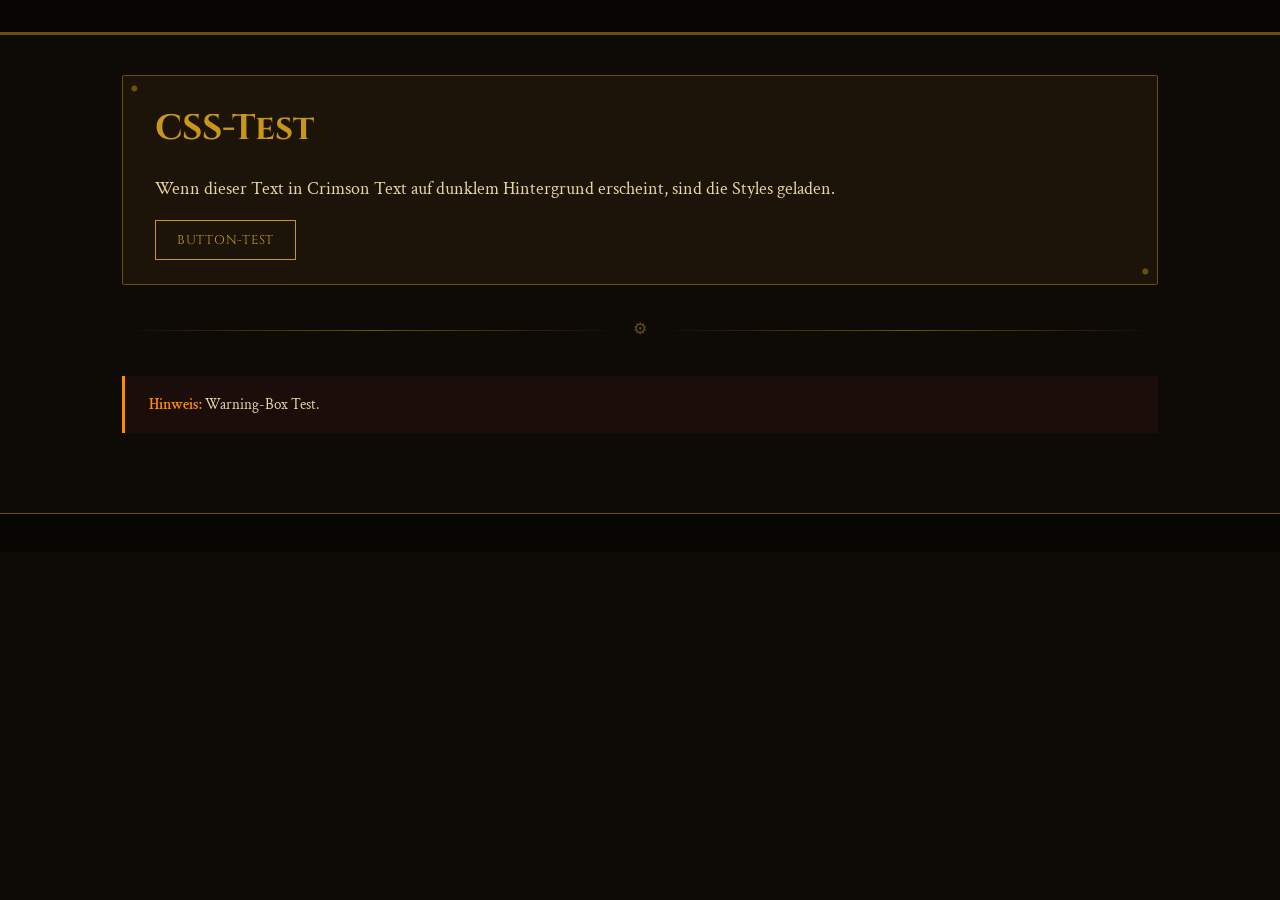
==== docs/website/index.html @ 13faf2d1 "feat: website scaffold + CSS design system (Steampunk)" ====
<!DOCTYPE html>
<html lang="de">
<head>
  <meta charset="UTF-8">
  <meta name="viewport" content="width=device-width, initial-scale=1.0">
  <title>Nixie Clock Ultra</title>
  <link rel="stylesheet" href="css/style.css">
</head>
<body data-page="index">
  <header id="site-header"></header>
  <nav id="site-nav"></nav>
  <main>
    <div class="container">
      <div class="panel"><h1>CSS-Test</h1><p>Wenn dieser Text in Crimson Text auf dunklem Hintergrund erscheint, sind die Styles geladen.</p><a href="#" class="btn">Button-Test</a></div>
      <div class="gear-divider">⚙</div>
      <div class="warning-box"><strong>Hinweis:</strong> Warning-Box Test.</div>
    </div>
  </main>
  <footer id="site-footer"></footer>
  <script src="js/nav.js"></script>
</body>
</html>
---- docs/website/css/style.css ----
/* === Google Fonts === */
@import url('https://fonts.googleapis.com/css2?family=Cinzel:wght@400;700&family=Crimson+Text:ital,wght@0,400;0,600;1,400&display=swap');

/* === Custom Properties === */
:root {
  --bg-base:        #0e0a05;
  --bg-panel:       #1c1408;
  --bg-panel-hover: #241a0a;
  --text-primary:   #e8d5a3;
  --text-muted:     #a08c6a;
  --accent-gold:    #c8961a;
  --accent-copper:  #cd7f32;
  --accent-nixie:   #ff8c00;
  --border-dim:     #3a2a10;
  --border-gold:    #6b4f12;
}

/* === Reset === */
*, *::before, *::after { box-sizing: border-box; margin: 0; padding: 0; }
html { scroll-behavior: smooth; }
body {
  background: var(--bg-base);
  color: var(--text-primary);
  font-family: 'Crimson Text', Georgia, serif;
  font-size: 18px;
  line-height: 1.65;
}

/* === Typografie === */
h1, h2, h3 { font-family: 'Cinzel', 'Times New Roman', serif; color: var(--accent-gold); }
h1 { font-size: 2.2rem; margin-bottom: 1rem; }
h2 { font-size: 1.6rem; margin: 2rem 0 0.8rem; border-bottom: 1px solid var(--border-dim); padding-bottom: 0.4rem; }
h3 { font-size: 1.15rem; margin: 1.2rem 0 0.4rem; color: var(--accent-copper); }
p { margin-bottom: 1rem; }
a { color: var(--accent-gold); text-decoration: none; }
a:hover { color: var(--accent-nixie); }
strong { color: var(--accent-copper); font-weight: 600; }

/* === Layout === */
.container { max-width: 1100px; margin: 0 auto; padding: 0 2rem; }
main { padding: 2.5rem 0 4rem; }

/* === Header === */
#site-header {
  background: #080602;
  border-bottom: 2px solid var(--border-gold);
  padding: 1rem 0;
}
.header-inner {
  display: flex;
  align-items: center;
  justify-content: center;
  gap: 1.5rem;
}
.header-text { text-align: center; }
.site-title {
  font-family: 'Cinzel', serif;
  font-size: 1.8rem;
  color: var(--accent-gold);
  letter-spacing: 0.12em;
  text-shadow: 0 0 20px rgba(200,150,26,0.3);
}
.site-subtitle {
  font-size: 0.85rem;
  color: var(--text-muted);
  letter-spacing: 0.05em;
  margin-top: 0.2rem;
}

/* === Navigation === */
#site-nav {
  background: #100c06;
  border-bottom: 1px solid var(--border-gold);
  position: sticky;
  top: 0;
  z-index: 100;
}
.nav-inner {
  display: flex;
  justify-content: center;
  flex-wrap: wrap;
}
.nav-inner a {
  display: block;
  padding: 0.75rem 1.3rem;
  font-family: 'Cinzel', serif;
  font-size: 0.8rem;
  letter-spacing: 0.06em;
  text-transform: uppercase;
  color: var(--text-muted);
  border-right: 1px solid var(--border-dim);
  transition: background 0.2s, color 0.2s;
}
.nav-inner a:last-child { border-right: none; }
.nav-inner a:hover {
  background: var(--bg-panel-hover);
  color: var(--accent-copper);
}
.nav-inner a.active {
  background: var(--accent-gold);
  color: #0e0a05;
  font-weight: 700;
}
.nav-toggle {
  display: none;
  background: none;
  border: 1px solid var(--border-gold);
  color: var(--accent-gold);
  padding: 0.4rem 0.9rem;
  font-size: 1.3rem;
  cursor: pointer;
  margin: 0.5rem auto;
}

/* === Gear Divider === */
.gear-divider {
  display: flex;
  align-items: center;
  gap: 0.8rem;
  margin: 2rem 0;
  color: var(--border-gold);
  font-size: 1rem;
}
.gear-divider::before,
.gear-divider::after {
  content: '';
  flex: 1;
  height: 1px;
  background: linear-gradient(to right, transparent, var(--border-gold), transparent);
}

/* === Panel === */
.panel {
  background: var(--bg-panel);
  border: 1px solid var(--border-gold);
  border-radius: 2px;
  padding: 1.5rem 2rem;
  margin-bottom: 1.5rem;
  position: relative;
}
.panel::before { content: '⬤'; color: var(--border-gold); font-size: 0.35rem; position: absolute; top: 0.5rem; left: 0.5rem; }
.panel::after  { content: '⬤'; color: var(--border-gold); font-size: 0.35rem; position: absolute; bottom: 0.5rem; right: 0.5rem; }

/* === Buttons === */
.btn {
  display: inline-block;
  padding: 0.55rem 1.3rem;
  font-family: 'Cinzel', serif;
  font-size: 0.8rem;
  letter-spacing: 0.06em;
  text-transform: uppercase;
  border: 1px solid var(--accent-gold);
  color: var(--accent-gold);
  background: transparent;
  cursor: pointer;
  transition: all 0.2s;
  text-decoration: none;
}
.btn:hover {
  background: var(--accent-gold);
  color: var(--bg-base);
  box-shadow: 0 0 14px rgba(200,150,26,0.35);
  color: var(--bg-base);
}
.btn-primary {
  background: var(--accent-gold);
  color: var(--bg-base);
}
.btn-primary:hover {
  background: var(--accent-copper);
  border-color: var(--accent-copper);
  color: var(--bg-base);
}
.btn-group { display: flex; gap: 0.8rem; flex-wrap: wrap; }

/* === Warning / Note Box === */
.warning-box {
  background: #1a0d0a;
  border-left: 3px solid var(--accent-nixie);
  padding: 1rem 1.5rem;
  margin: 1rem 0;
  font-size: 0.95rem;
}
.warning-box strong { color: var(--accent-nixie); }
.note-box {
  background: #0e0c08;
  border: 1px solid var(--border-dim);
  padding: 0.9rem 1.3rem;
  margin: 1rem 0;
  color: var(--text-muted);
  font-size: 0.9rem;
}

/* === Page Title === */
.page-title { padding: 2.5rem 0 0; }
.page-title h1 { font-size: 2rem; }

/* === Footer === */
#site-footer {
  background: #080602;
  border-top: 1px solid var(--border-gold);
  padding: 1.2rem 0;
  text-align: center;
}
.footer-text { font-size: 0.85rem; color: var(--text-muted); letter-spacing: 0.03em; }

/* === Responsive === */
@media (max-width: 768px) {
  body { font-size: 16px; }
  .site-title { font-size: 1.3rem; }
  main { padding: 1.5rem 0 3rem; }
  .container { padding: 0 1rem; }
  .nav-toggle { display: block; }
  .nav-inner { display: none; flex-direction: column; }
  .nav-inner.open { display: flex; }
  .nav-inner a { border-right: none; border-bottom: 1px solid var(--border-dim); text-align: center; padding: 0.9rem; }
  h1 { font-size: 1.7rem; }
  h2 { font-size: 1.3rem; }
  .panel { padding: 1rem 1.2rem; }
}
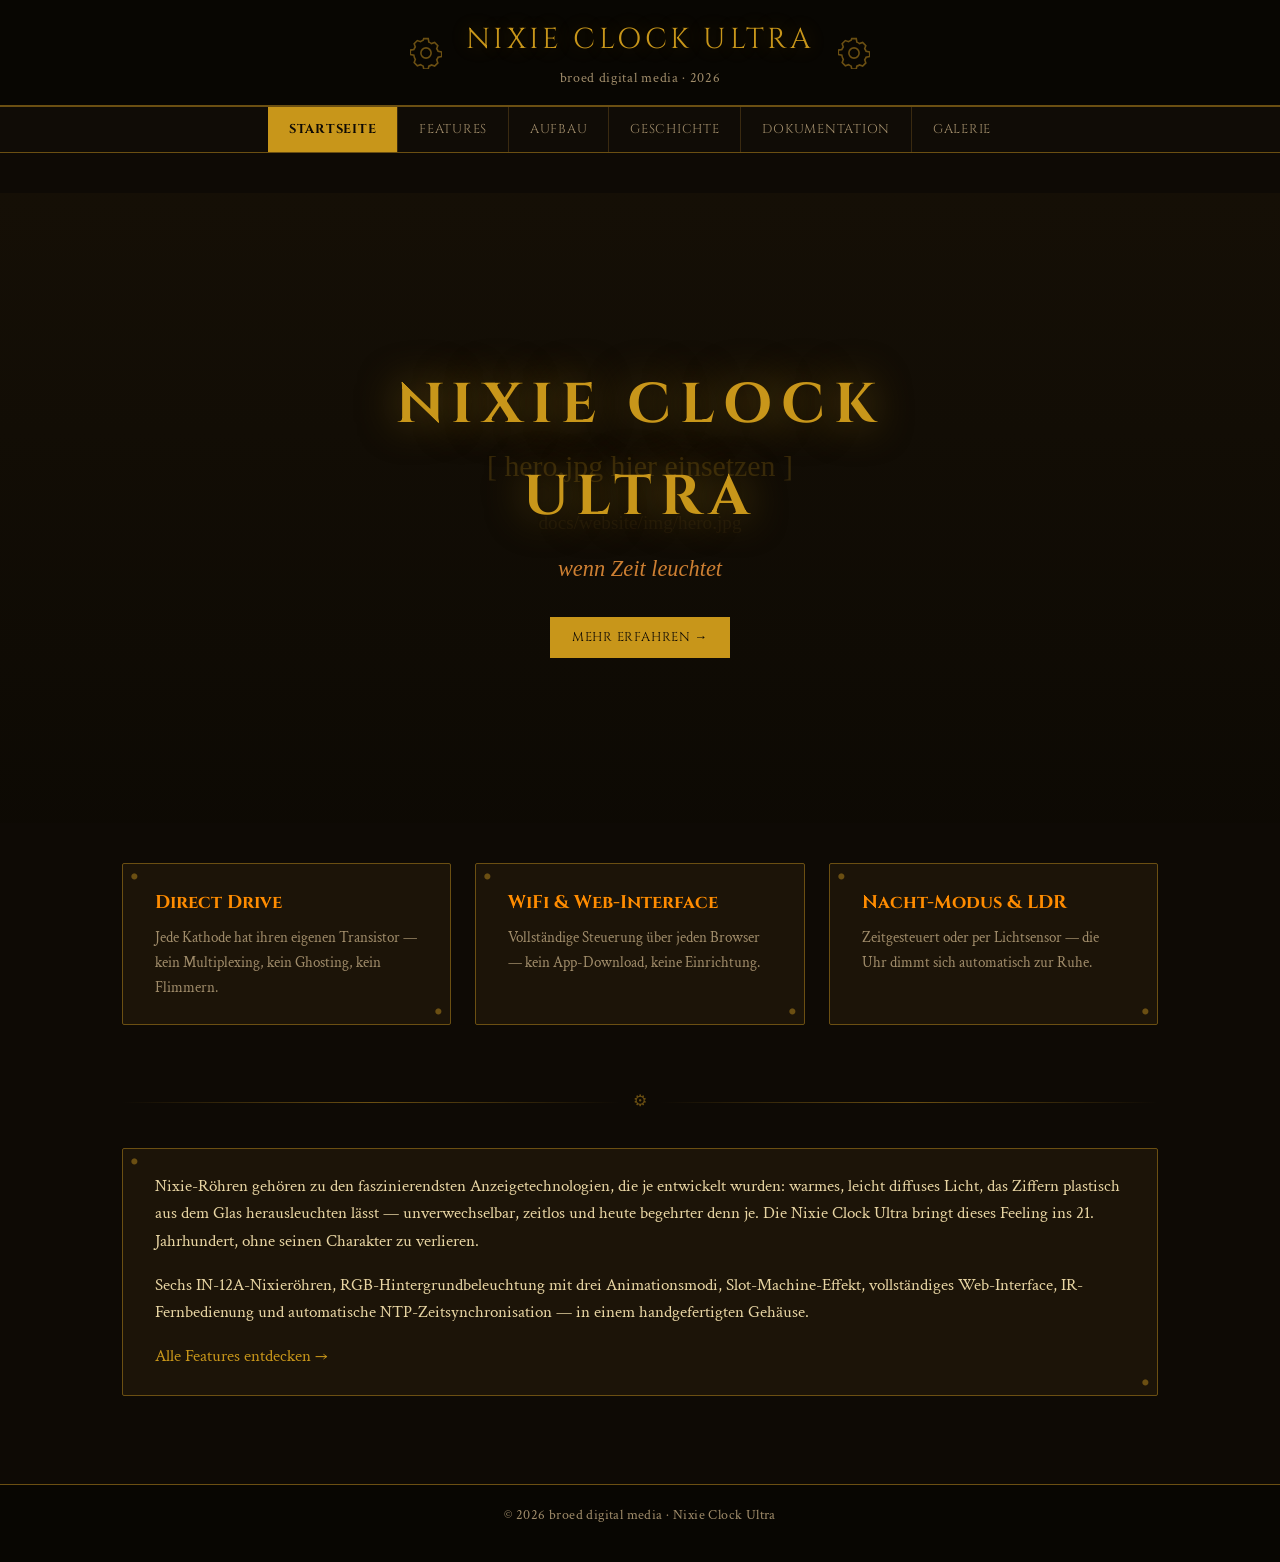
==== commit 0dd279d4: "feat: Startseite mit Hero, Highlight-Kacheln, Teaser" ====
--- a/docs/website/index.html
+++ b/docs/website/index.html
@@ -10,11 +10,42 @@
   <header id="site-header"></header>
   <nav id="site-nav"></nav>
   <main>
+
+    <section class="hero">
+      <div class="hero-bg" style="background-image: url('img/hero.jpg'), url('img/placeholder-hero.svg')"></div>
+      <div class="hero-overlay"></div>
+      <div class="hero-content">
+        <h1 class="hero-title">NIXIE CLOCK ULTRA</h1>
+        <p class="hero-tagline">wenn Zeit leuchtet</p>
+        <a href="features.html" class="btn btn-primary">Mehr erfahren &rarr;</a>
+      </div>
+    </section>
+
     <div class="container">
-      <div class="panel"><h1>CSS-Test</h1><p>Wenn dieser Text in Crimson Text auf dunklem Hintergrund erscheint, sind die Styles geladen.</p><a href="#" class="btn">Button-Test</a></div>
-      <div class="gear-divider">⚙</div>
-      <div class="warning-box"><strong>Hinweis:</strong> Warning-Box Test.</div>
+      <div class="highlight-grid" style="margin-top: 2.5rem;">
+        <div class="panel highlight-card">
+          <h3>Direct Drive</h3>
+          <p>Jede Kathode hat ihren eigenen Transistor &mdash; kein Multiplexing, kein Ghosting, kein Flimmern.</p>
+        </div>
+        <div class="panel highlight-card">
+          <h3>WiFi &amp; Web-Interface</h3>
+          <p>Vollständige Steuerung über jeden Browser &mdash; kein App-Download, keine Einrichtung.</p>
+        </div>
+        <div class="panel highlight-card">
+          <h3>Nacht-Modus &amp; LDR</h3>
+          <p>Zeitgesteuert oder per Lichtsensor &mdash; die Uhr dimmt sich automatisch zur Ruhe.</p>
+        </div>
+      </div>
+
+      <div class="gear-divider">&#9881;</div>
+
+      <div class="panel teaser-section">
+        <p>Nixie-Röhren gehören zu den faszinierendsten Anzeigetechnologien, die je entwickelt wurden: warmes, leicht diffuses Licht, das Ziffern plastisch aus dem Glas herausleuchten lässt &mdash; unverwechselbar, zeitlos und heute begehrter denn je. Die Nixie Clock Ultra bringt dieses Feeling ins 21. Jahrhundert, ohne seinen Charakter zu verlieren.</p>
+        <p>Sechs IN-12A-Nixieröhren, RGB-Hintergrundbeleuchtung mit drei Animationsmodi, Slot-Machine-Effekt, vollständiges Web-Interface, IR-Fernbedienung und automatische NTP-Zeitsynchronisation &mdash; in einem handgefertigten Gehäuse.</p>
+        <p><a href="features.html">Alle Features entdecken &rarr;</a></p>
+      </div>
     </div>
+
   </main>
   <footer id="site-footer"></footer>
   <script src="js/nav.js"></script>
--- a/docs/website/css/style.css
+++ b/docs/website/css/style.css
@@ -160,7 +160,6 @@
   background: var(--accent-gold);
   color: var(--bg-base);
   box-shadow: 0 0 14px rgba(200,150,26,0.35);
-  color: var(--bg-base);
 }
 .btn-primary {
   background: var(--accent-gold);
@@ -203,6 +202,59 @@
   text-align: center;
 }
 .footer-text { font-size: 0.85rem; color: var(--text-muted); letter-spacing: 0.03em; }
+
+/* ===== STARTSEITE ===== */
+.hero {
+  position: relative;
+  height: 70vh;
+  min-height: 420px;
+  display: flex;
+  align-items: center;
+  justify-content: center;
+  overflow: hidden;
+}
+.hero-bg {
+  position: absolute;
+  inset: 0;
+  background-size: cover;
+  background-position: center;
+  background-color: #1a1008;
+}
+.hero-overlay {
+  position: absolute;
+  inset: 0;
+  background: linear-gradient(to bottom, rgba(8,6,2,0.35) 0%, rgba(8,6,2,0.75) 100%);
+}
+.hero-content {
+  position: relative;
+  text-align: center;
+  padding: 2rem;
+  max-width: 700px;
+}
+.hero-title {
+  font-family: 'Cinzel', serif;
+  font-size: 3.5rem;
+  color: var(--accent-gold);
+  letter-spacing: 0.15em;
+  text-shadow: 0 0 40px rgba(200,150,26,0.55);
+  margin-bottom: 0.5rem;
+}
+.hero-tagline {
+  font-style: italic;
+  font-size: 1.4rem;
+  color: var(--accent-copper);
+  margin-bottom: 1.8rem;
+}
+.highlight-grid {
+  display: grid;
+  grid-template-columns: repeat(3, 1fr);
+  gap: 1.5rem;
+  margin: 2.5rem 0;
+}
+.highlight-card h3 { color: var(--accent-nixie); margin-top: 0; }
+.highlight-card p { color: var(--text-muted); font-size: 0.95rem; margin-bottom: 0; }
+.teaser-section { font-size: 1.05rem; }
+.teaser-section p:last-child { margin-bottom: 0; }
 
 /* === Responsive === */
 @media (max-width: 768px) {
@@ -217,4 +269,8 @@
   h1 { font-size: 1.7rem; }
   h2 { font-size: 1.3rem; }
   .panel { padding: 1rem 1.2rem; }
-}
+  .hero { height: 50vh; }
+  .hero-title { font-size: 2rem; letter-spacing: 0.08em; }
+  .hero-tagline { font-size: 1.1rem; }
+  .highlight-grid { grid-template-columns: 1fr; }
+}
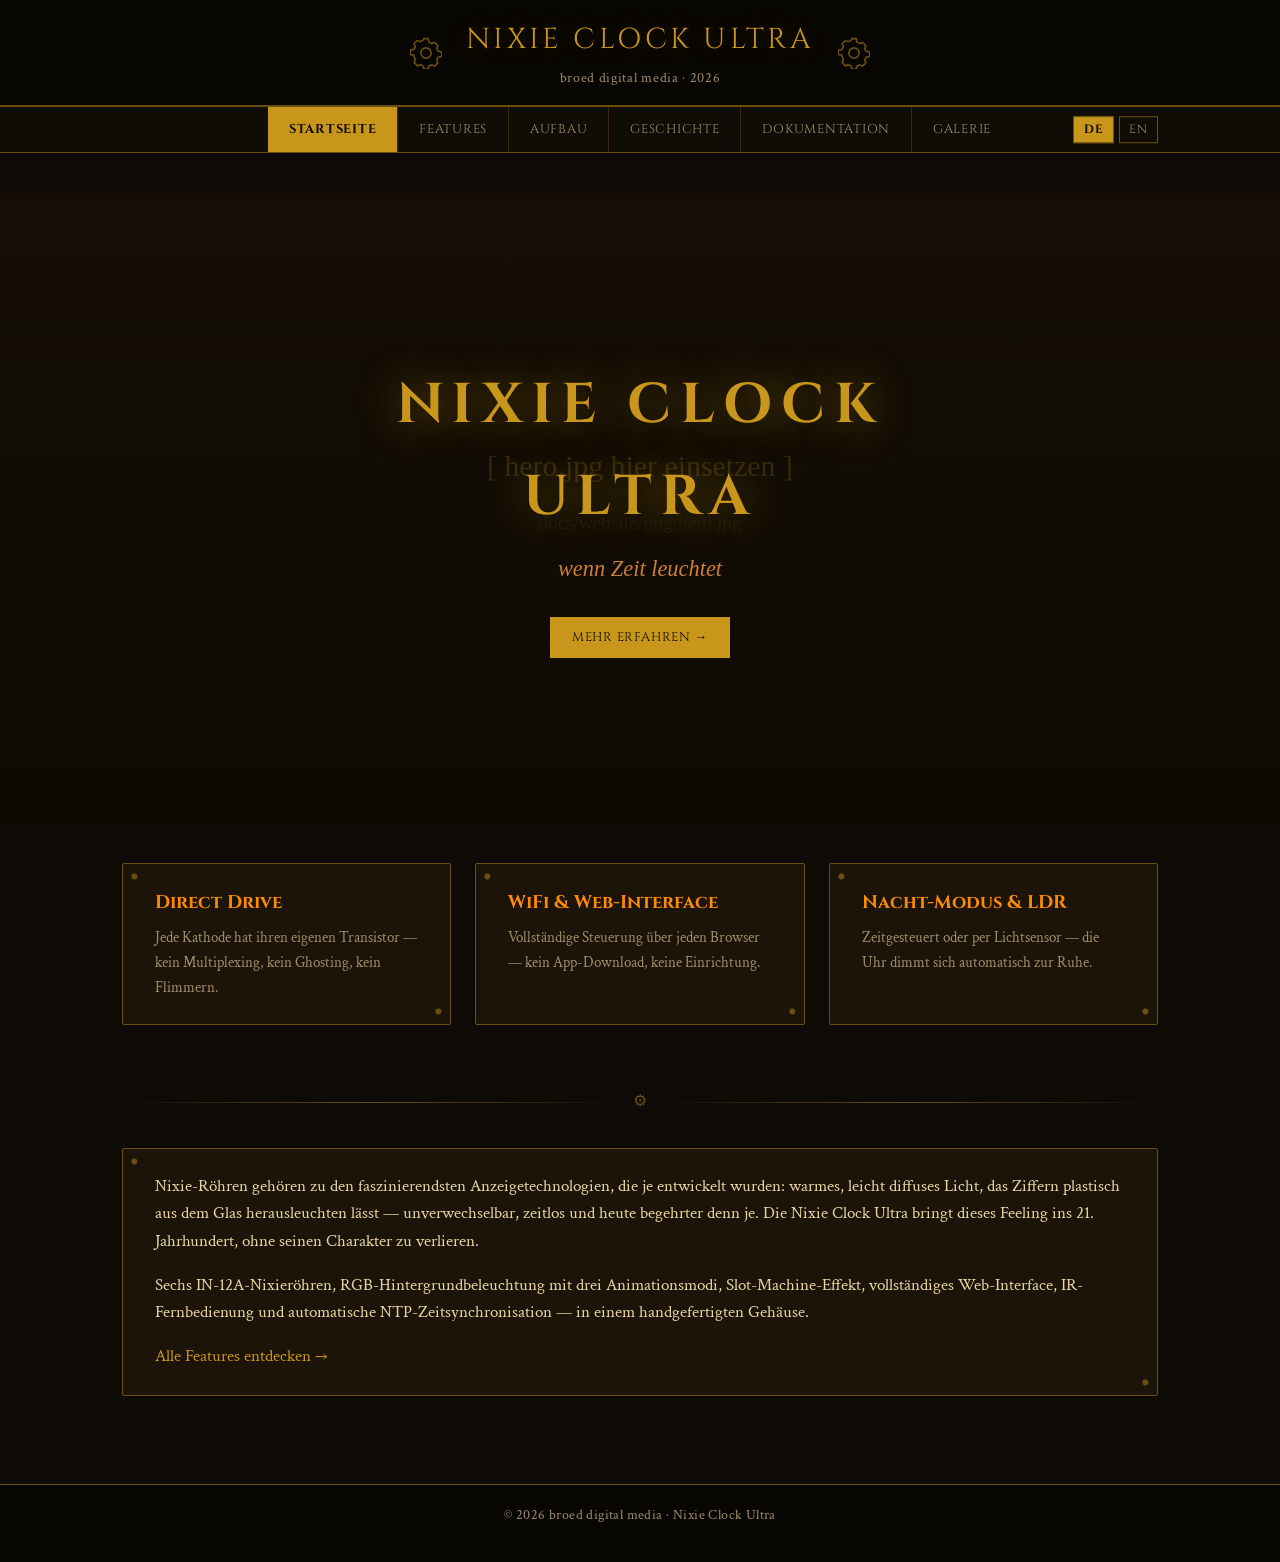
==== commit 4f40eca3: "feat: Sprachumschalter DE/EN – Core-Infrastruktur + Startseite" ====
--- a/docs/website/index.html
+++ b/docs/website/index.html
@@ -15,39 +15,42 @@
       <div class="hero-bg" style="background-image: url('img/hero.jpg'), url('img/placeholder-hero.svg')"></div>
       <div class="hero-overlay"></div>
       <div class="hero-content">
-        <h1 class="hero-title">NIXIE CLOCK ULTRA</h1>
-        <p class="hero-tagline">wenn Zeit leuchtet</p>
-        <a href="features.html" class="btn btn-primary">Mehr erfahren &rarr;</a>
+        <h1 class="hero-title" data-i18n="index.hero.title">NIXIE CLOCK ULTRA</h1>
+        <p class="hero-tagline" data-i18n="index.hero.tagline">wenn Zeit leuchtet</p>
+        <a href="features.html" class="btn btn-primary" data-i18n="index.hero.cta">Mehr erfahren &rarr;</a>
       </div>
     </section>
 
     <div class="container">
       <div class="highlight-grid" style="margin-top: 2.5rem;">
         <div class="panel highlight-card">
-          <h3>Direct Drive</h3>
-          <p>Jede Kathode hat ihren eigenen Transistor &mdash; kein Multiplexing, kein Ghosting, kein Flimmern.</p>
+          <h3 data-i18n="index.highlight1.title">Direct Drive</h3>
+          <p data-i18n="index.highlight1.body">Jede Kathode hat ihren eigenen Transistor &mdash; kein Multiplexing, kein Ghosting, kein Flimmern.</p>
         </div>
         <div class="panel highlight-card">
-          <h3>WiFi &amp; Web-Interface</h3>
-          <p>Vollständige Steuerung über jeden Browser &mdash; kein App-Download, keine Einrichtung.</p>
+          <h3 data-i18n="index.highlight2.title">WiFi &amp; Web-Interface</h3>
+          <p data-i18n="index.highlight2.body">Vollständige Steuerung über jeden Browser &mdash; kein App-Download, keine Einrichtung.</p>
         </div>
         <div class="panel highlight-card">
-          <h3>Nacht-Modus &amp; LDR</h3>
-          <p>Zeitgesteuert oder per Lichtsensor &mdash; die Uhr dimmt sich automatisch zur Ruhe.</p>
+          <h3 data-i18n="index.highlight3.title">Nacht-Modus &amp; LDR</h3>
+          <p data-i18n="index.highlight3.body">Zeitgesteuert oder per Lichtsensor &mdash; die Uhr dimmt sich automatisch zur Ruhe.</p>
         </div>
       </div>
 
       <div class="gear-divider">&#9881;</div>
 
       <div class="panel teaser-section">
-        <p>Nixie-Röhren gehören zu den faszinierendsten Anzeigetechnologien, die je entwickelt wurden: warmes, leicht diffuses Licht, das Ziffern plastisch aus dem Glas herausleuchten lässt &mdash; unverwechselbar, zeitlos und heute begehrter denn je. Die Nixie Clock Ultra bringt dieses Feeling ins 21. Jahrhundert, ohne seinen Charakter zu verlieren.</p>
-        <p>Sechs IN-12A-Nixieröhren, RGB-Hintergrundbeleuchtung mit drei Animationsmodi, Slot-Machine-Effekt, vollständiges Web-Interface, IR-Fernbedienung und automatische NTP-Zeitsynchronisation &mdash; in einem handgefertigten Gehäuse.</p>
-        <p><a href="features.html">Alle Features entdecken &rarr;</a></p>
+        <p data-i18n="index.teaser.p1">Nixie-Röhren gehören zu den faszinierendsten Anzeigetechnologien, die je entwickelt wurden: warmes, leicht diffuses Licht, das Ziffern plastisch aus dem Glas herausleuchten lässt &mdash; unverwechselbar, zeitlos und heute begehrter denn je. Die Nixie Clock Ultra bringt dieses Feeling ins 21. Jahrhundert, ohne seinen Charakter zu verlieren.</p>
+        <p data-i18n="index.teaser.p2">Sechs IN-12A-Nixieröhren, RGB-Hintergrundbeleuchtung mit drei Animationsmodi, Slot-Machine-Effekt, vollständiges Web-Interface, IR-Fernbedienung und automatische NTP-Zeitsynchronisation &mdash; in einem handgefertigten Gehäuse.</p>
+        <p><a href="features.html" data-i18n="index.teaser.link">Alle Features entdecken &rarr;</a></p>
       </div>
     </div>
 
   </main>
   <footer id="site-footer"></footer>
   <script src="js/nav.js"></script>
+  <script src="js/i18n-de.js"></script>
+  <script src="js/i18n-en.js"></script>
+  <script src="js/i18n.js"></script>
 </body>
 </html>
--- a/docs/website/css/style.css
+++ b/docs/website/css/style.css
@@ -274,3 +274,322 @@
   .hero-tagline { font-size: 1.1rem; }
   .highlight-grid { grid-template-columns: 1fr; }
 }
+
+/* ===== AUFBAU ===== */
+.two-col {
+  display: grid;
+  grid-template-columns: 1fr 1fr;
+  gap: 2rem;
+  align-items: start;
+  margin-bottom: 2rem;
+}
+.two-col-text h3 { margin-top: 0; }
+.pcb-thumbs { display: flex; flex-direction: column; gap: 0.8rem; }
+.pcb-thumb {
+  width: 100%;
+  border: 1px solid var(--border-gold);
+  cursor: pointer;
+  display: block;
+  transition: border-color 0.2s, box-shadow 0.2s;
+}
+.pcb-thumb:hover {
+  border-color: var(--accent-copper);
+  box-shadow: 0 0 10px rgba(205,127,50,0.3);
+}
+.pcb-caption {
+  font-size: 0.8rem;
+  color: var(--text-muted);
+  text-align: center;
+  margin-top: 0.3rem;
+}
+.voltage-diagram {
+  background: var(--bg-panel);
+  border: 1px solid var(--border-gold);
+  border-radius: 2px;
+  padding: 2rem;
+  text-align: center;
+  margin: 1.5rem 0;
+  overflow-x: auto;
+}
+@media (max-width: 768px) {
+  .two-col { grid-template-columns: 1fr; }
+}
+
+/* ===== FEATURES ===== */
+.werbetext { font-size: 1.05rem; line-height: 1.75; margin-bottom: 2.5rem; }
+.feature-groups { display: flex; flex-direction: column; gap: 1.2rem; }
+.feature-group-label {
+  font-family: 'Cinzel', serif;
+  font-size: 0.8rem;
+  text-transform: uppercase;
+  letter-spacing: 0.1em;
+  color: var(--accent-nixie);
+  margin-bottom: 0.7rem;
+}
+.feature-list { list-style: none; padding: 0; margin: 0; }
+.feature-list li {
+  padding: 0.35rem 0 0.35rem 1.6rem;
+  position: relative;
+  color: var(--text-primary);
+  font-size: 1rem;
+  line-height: 1.5;
+}
+.feature-list li::before {
+  content: '\203A';
+  color: var(--accent-nixie);
+  position: absolute;
+  left: 0.2rem;
+  font-size: 1.3rem;
+  line-height: 1.3;
+  font-weight: bold;
+}
+
+/* ===== GESCHICHTE ===== */
+.timeline {
+  position: relative;
+  padding-left: 2.8rem;
+  margin: 2rem 0;
+}
+.timeline::before {
+  content: '';
+  position: absolute;
+  left: 0.75rem;
+  top: 0.5rem;
+  bottom: 0.5rem;
+  width: 2px;
+  background: linear-gradient(to bottom, var(--accent-gold), var(--border-gold));
+}
+.timeline-item {
+  position: relative;
+  margin-bottom: 2.8rem;
+}
+.timeline-item::before {
+  content: '';
+  position: absolute;
+  left: -2.3rem;
+  top: 0.45rem;
+  width: 14px;
+  height: 14px;
+  border-radius: 50%;
+  background: var(--accent-gold);
+  border: 3px solid var(--bg-base);
+  box-shadow: 0 0 8px rgba(200,150,26,0.5);
+}
+.timeline-date {
+  font-family: 'Cinzel', serif;
+  font-size: 0.78rem;
+  letter-spacing: 0.08em;
+  color: var(--accent-nixie);
+  margin-bottom: 0.2rem;
+  text-transform: uppercase;
+}
+.timeline-title {
+  font-family: 'Cinzel', serif;
+  font-size: 1.05rem;
+  color: var(--accent-gold);
+  margin-bottom: 0.5rem;
+}
+.timeline-body { font-size: 0.98rem; color: var(--text-muted); }
+.timeline-body p { margin-bottom: 0.5rem; }
+
+/* CSS-only Akkordeon */
+.akkordeon { margin-top: 0.6rem; }
+.akkordeon input[type="checkbox"] { display: none; }
+.akkordeon-label {
+  display: flex;
+  justify-content: space-between;
+  align-items: center;
+  cursor: pointer;
+  padding: 0.6rem 1rem;
+  background: #1a1008;
+  border: 1px solid var(--border-dim);
+  color: var(--text-primary);
+  font-family: 'Cinzel', serif;
+  font-size: 0.82rem;
+  letter-spacing: 0.04em;
+  margin-top: 0.4rem;
+  user-select: none;
+  transition: background 0.15s;
+}
+.akkordeon-label:hover { background: var(--bg-panel-hover); }
+.akkordeon-arrow {
+  color: var(--accent-gold);
+  font-size: 0.7rem;
+  transition: transform 0.2s;
+  display: inline-block;
+}
+.akkordeon input:checked + .akkordeon-label .akkordeon-arrow { transform: rotate(90deg); }
+.akkordeon-content {
+  display: none;
+  padding: 0.9rem 1rem;
+  border: 1px solid var(--border-dim);
+  border-top: none;
+  background: var(--bg-panel);
+  font-size: 0.95rem;
+  color: var(--text-muted);
+  line-height: 1.6;
+}
+.akkordeon input:checked ~ .akkordeon-content { display: block; }
+
+/* ===== DOKUMENTATION ===== */
+.download-grid {
+  display: grid;
+  grid-template-columns: 1fr 1fr;
+  gap: 2rem;
+  margin: 2rem 0;
+}
+.download-card {
+  background: var(--bg-panel);
+  border: 1px solid var(--border-gold);
+  border-radius: 2px;
+  padding: 2rem 1.8rem;
+  text-align: center;
+  position: relative;
+  display: flex;
+  flex-direction: column;
+  align-items: center;
+}
+.download-card::before { content: '⬤'; color: var(--border-gold); font-size: 0.35rem; position: absolute; top: 0.5rem; left: 0.5rem; }
+.download-card::after  { content: '⬤'; color: var(--border-gold); font-size: 0.35rem; position: absolute; bottom: 0.5rem; right: 0.5rem; }
+.download-icon { width: 52px; height: 52px; margin-bottom: 1rem; color: var(--accent-gold); }
+.download-title {
+  font-family: 'Cinzel', serif;
+  font-size: 1.15rem;
+  color: var(--accent-gold);
+  margin-bottom: 0.7rem;
+}
+.download-desc {
+  font-size: 0.95rem;
+  color: var(--text-muted);
+  margin-bottom: 1.5rem;
+  line-height: 1.55;
+  flex: 1;
+}
+@media (max-width: 768px) { .download-grid { grid-template-columns: 1fr; } }
+
+/* ===== GALERIE ===== */
+.gallery-grid {
+  columns: 3;
+  column-gap: 1rem;
+  margin: 2rem 0;
+}
+.gallery-item {
+  break-inside: avoid;
+  margin-bottom: 1rem;
+  cursor: pointer;
+  display: block;
+}
+.gallery-item img {
+  width: 100%;
+  display: block;
+  border: 2px solid var(--border-gold);
+  transition: border-color 0.2s, box-shadow 0.2s;
+}
+.gallery-item:hover img {
+  border-color: var(--accent-copper);
+  box-shadow: 0 0 14px rgba(205,127,50,0.35);
+}
+.gallery-empty {
+  color: var(--text-muted);
+  font-style: italic;
+  text-align: center;
+  padding: 3rem 0;
+}
+/* Lightbox */
+.lightbox {
+  display: none;
+  position: fixed;
+  inset: 0;
+  background: rgba(0,0,0,0.93);
+  z-index: 1000;
+  align-items: center;
+  justify-content: center;
+}
+.lightbox.open { display: flex; }
+.lightbox-img {
+  max-width: 90vw;
+  max-height: 88vh;
+  object-fit: contain;
+  border: 1px solid var(--border-gold);
+  display: block;
+}
+.lightbox-close {
+  position: absolute;
+  top: 1rem;
+  right: 1.5rem;
+  font-size: 2.2rem;
+  color: var(--accent-gold);
+  cursor: pointer;
+  background: none;
+  border: none;
+  line-height: 1;
+  padding: 0.2rem 0.5rem;
+}
+.lightbox-close:hover { color: var(--accent-nixie); }
+.lightbox-prev,
+.lightbox-next {
+  position: absolute;
+  top: 50%;
+  transform: translateY(-50%);
+  font-size: 1.8rem;
+  color: var(--accent-gold);
+  cursor: pointer;
+  background: rgba(14,10,5,0.75);
+  border: 1px solid var(--border-gold);
+  padding: 0.6rem 0.9rem;
+  line-height: 1;
+  transition: background 0.2s;
+}
+.lightbox-prev:hover,
+.lightbox-next:hover { background: rgba(200,150,26,0.15); }
+.lightbox-prev { left: 1rem; }
+.lightbox-next { right: 1rem; }
+@media (max-width: 1024px) { .gallery-grid { columns: 2; } }
+@media (max-width: 600px)  { .gallery-grid { columns: 1; } }
+
+/* === Code === */
+code {
+  font-family: 'Courier New', Courier, monospace;
+  background: var(--bg-panel);
+  color: var(--accent-copper);
+  padding: 0.1em 0.35em;
+  border: 1px solid var(--border-dim);
+  border-radius: 2px;
+  font-size: 0.88em;
+}
+
+/* ===== SPRACHUMSCHALTER ===== */
+#site-nav .container {
+  position: relative;
+}
+.lang-switch {
+  position: absolute;
+  right: 2rem;
+  top: 50%;
+  transform: translateY(-50%);
+  display: flex;
+  gap: 0.3rem;
+}
+.lang-switch button {
+  background: none;
+  border: 1px solid var(--border-gold);
+  color: var(--text-muted);
+  font-family: 'Cinzel', serif;
+  font-size: 0.75rem;
+  letter-spacing: 0.05em;
+  padding: 0.3rem 0.6rem;
+  cursor: pointer;
+  transition: background 0.2s, color 0.2s;
+}
+.lang-switch button:hover {
+  background: var(--bg-panel-hover);
+  color: var(--accent-copper);
+}
+.lang-switch button.active {
+  background: var(--accent-gold);
+  color: #0e0a05;
+  font-weight: 700;
+}
+@media (max-width: 768px) {
+  .lang-switch { right: 1rem; }
+}
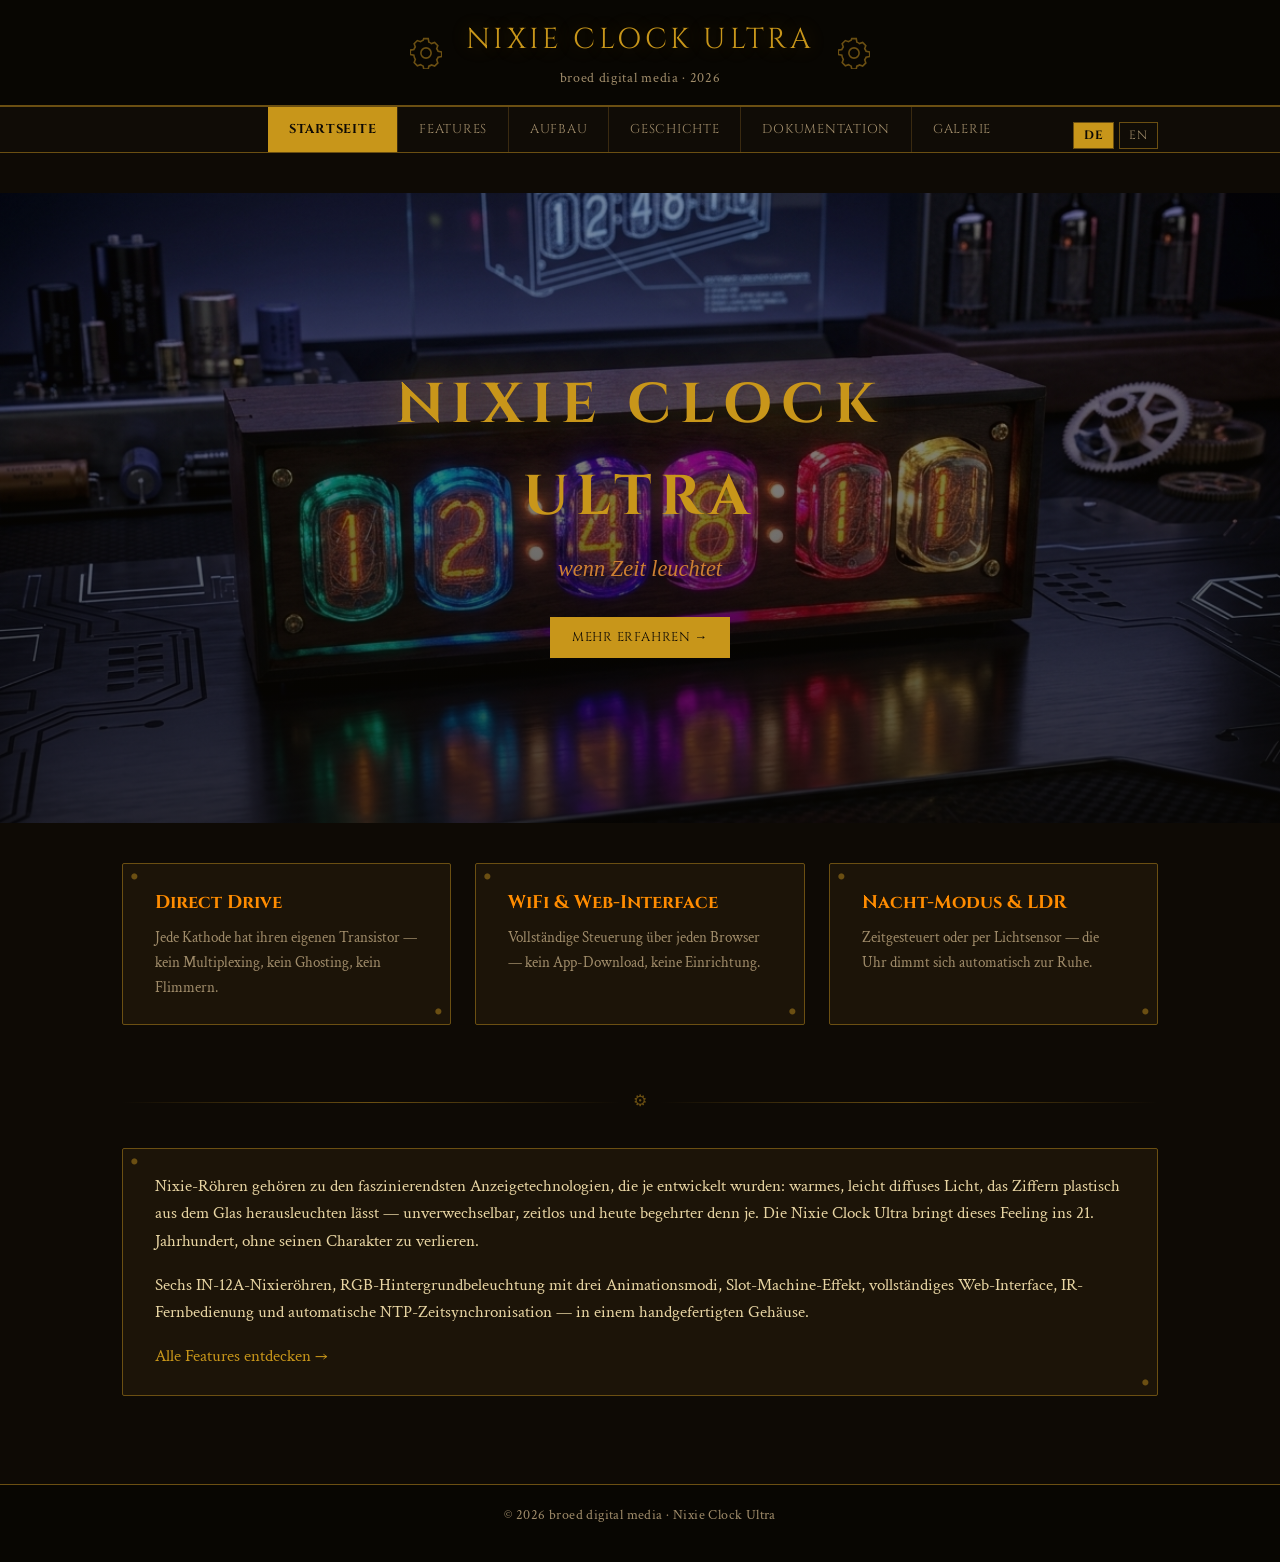
==== commit 22d2e512: "docs: Galerie um Fotos/Videos der fertigen Uhr erweitert, neues Hero-Bild Galerie in zwei Bereiche g" ====
--- a/docs/website/index.html
+++ b/docs/website/index.html
@@ -12,7 +12,7 @@
   <main>
 
     <section class="hero">
-      <div class="hero-bg" style="background-image: url('img/hero.jpg'), url('img/placeholder-hero.svg')"></div>
+      <div class="hero-bg" style="background-image: url('img/Teaser.png'), url('img/placeholder-hero.svg')"></div>
       <div class="hero-overlay"></div>
       <div class="hero-content">
         <h1 class="hero-title" data-i18n="index.hero.title">NIXIE CLOCK ULTRA</h1>
--- a/docs/website/css/style.css
+++ b/docs/website/css/style.css
@@ -479,7 +479,8 @@
   cursor: pointer;
   display: block;
 }
-.gallery-item img {
+.gallery-item img,
+.gallery-item video {
   width: 100%;
   display: block;
   border: 2px solid var(--border-gold);
@@ -489,15 +490,20 @@
   border-color: var(--accent-copper);
   box-shadow: 0 0 14px rgba(205,127,50,0.35);
 }
-.gallery-empty {
-  color: var(--text-muted);
-  font-style: italic;
+.gallery-item.gallery-video {
+  cursor: default;
+}
+.gallery-caption {
+  display: block;
+  padding: 0.4rem 0.1rem 0;
+  font-size: 0.85rem;
+  color: var(--text-muted);
   text-align: center;
-  padding: 3rem 0;
 }
 /* Lightbox */
 .lightbox {
   display: none;
+  flex-direction: column;
   position: fixed;
   inset: 0;
   background: rgba(0,0,0,0.93);
@@ -506,6 +512,13 @@
   justify-content: center;
 }
 .lightbox.open { display: flex; }
+.lightbox-caption {
+  max-width: 90vw;
+  margin-top: 0.8rem;
+  color: var(--accent-gold);
+  text-align: center;
+  font-size: 0.95rem;
+}
 .lightbox-img {
   max-width: 90vw;
   max-height: 88vh;
@@ -565,8 +578,7 @@
 .lang-switch {
   position: absolute;
   right: 2rem;
-  top: 50%;
-  transform: translateY(-50%);
+  top: 0.9rem;
   display: flex;
   gap: 0.3rem;
 }
@@ -591,5 +603,5 @@
   font-weight: 700;
 }
 @media (max-width: 768px) {
-  .lang-switch { right: 1rem; }
-}
+  .lang-switch { right: 1rem; top: 0.7rem; }
+}
